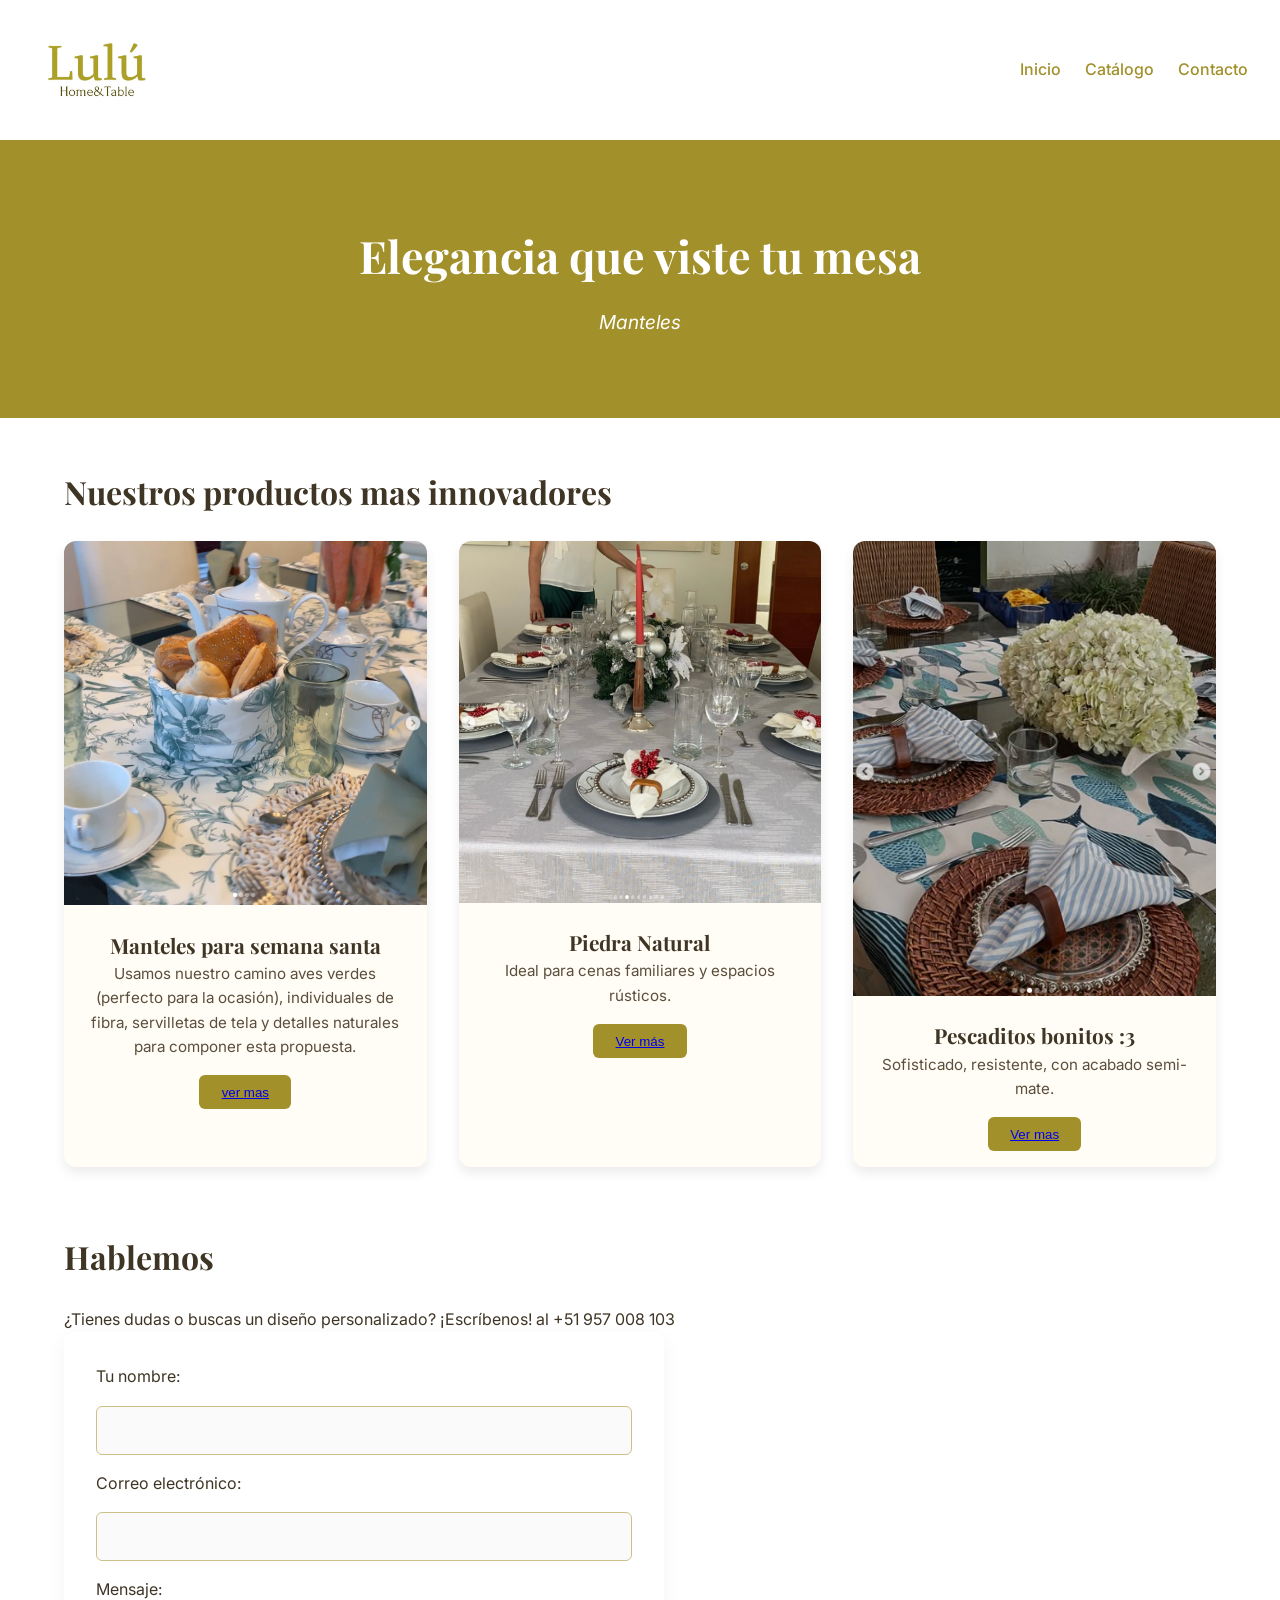
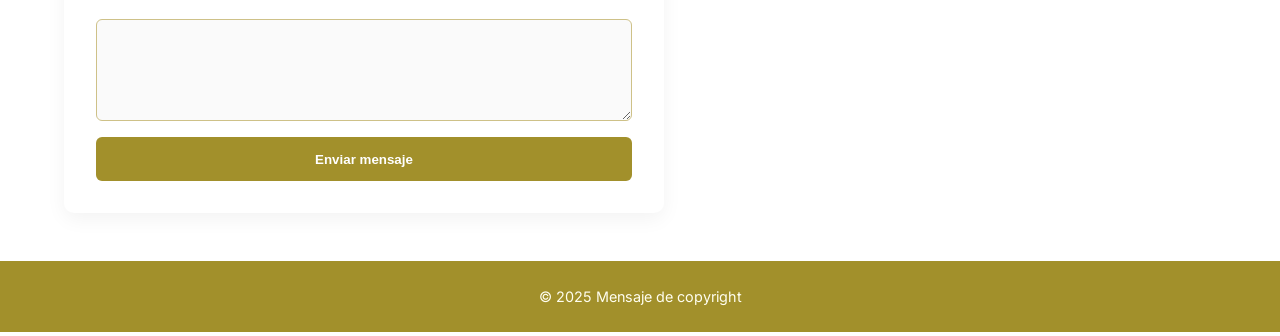
==== index.html @ c8ba0876 "Add files via upload" ====
<!DOCTYPE html>
<html lang="es">
<head>
  <meta charset="UTF-8" />
  <meta name="viewport" content="width=device-width, initial-scale=1.0"/>
  <title>Manteles Lulu</title>
  <link rel="stylesheet" href="style.css"/>
  <link rel="preconnect" href="https://fonts.googleapis.com">
  <link href="https://fonts.googleapis.com/css2?family=Playfair+Display:wght@600&family=Inter&display=swap" rel="stylesheet">
  <link rel="stylesheet" href="lulu pescaditos.png" type="image/png" sizes="16x16">
</head>
<body>

  <nav>
    <div class="logo">
      <a href="#inicio">
        <img src="IMG/LOGO LULU.png" alt="Logo Manteles Lulu" style="height: 100px;">
      </a>
    </div>
    <ul>
      <li><a href="#inicio">Inicio</a></li>
      <li><a href="#productos">Catálogo</a></li>
      <li><a href="#contacto">Contacto</a></li>
    </ul>
  </nav>

  <header id="inicio">
    <h1>Elegancia que viste tu mesa</h1>
    <p>Manteles </p>
  </header>

  <main>
    <section id="productos">
      <h2>Nuestros productos mas innovadores</h2>
      <div class="galeria">
        <div class="producto">
          <img src="IMG/Lulu semana santa.png" alt="Manteles para semana santa">
          <h3>Manteles para semana santa</h3>
          <p>Usamos nuestro camino aves verdes (perfecto para la ocasión), individuales de fibra, servilletas de tela y detalles naturales para componer esta propuesta.</p>
          <button> <a href="/Mantel 1/Primer mantel.html">ver mas</a></button>
        </div>
        <div class="producto">
          <img src="IMG/Navideño lulu.png" alt="Mantel Piedra Natural">
          <h3>Piedra Natural</h3>
          <p>Ideal para cenas familiares y espacios rústicos.</p>
          <button><a href="/Mantel 2/Segundo mantel.html">Ver más</a></button>
        </div>
        <div class="producto">
          <img src="IMG/Lulu pescaditos.png" alt="Mantel De pescaditos bonitos :3">
          <h3>Pescaditos bonitos :3</h3>
          <p>Sofisticado, resistente, con acabado semi-mate.</p>
          <button><a href="/Mantel 3/tercer mantel.html">Ver mas</a></button>
        </div>
      </div>
        </section>

        <section id="contacto"></section>
      <h2>Hablemos</h2>
      <p>¿Tienes dudas o buscas un diseño personalizado? ¡Escríbenos! al +51 957 008 103</p>
      <form>
        <label for="nombre">Tu nombre:</label>
        <input type="text" id="nombre" required>

        <label for="email">Correo electrónico:</label>
        <input type="email" id="email" required>

        <label for="mensaje">Mensaje:</label>
        <textarea id="mensaje" rows="4" required></textarea>

        <button type="submit">Enviar mensaje</button>
      </form>
        </section>

  </main>

  <footer>
    <p>&copy; 2025 Mensaje de copyright </p>
  </footer>
</body>
</html>
---- style.css ----
* {
  box-sizing: border-box;
  margin: 0;
  padding: 0;
}

body {
  font-family: 'Inter', sans-serif;
  background-color: #ffffff;
  color: #3f3525;
  line-height: 1.6;
}

h1, h2, h3 {
  font-family: 'Playfair Display', serif;
}


nav {
  background-color: #ffffff;
  display: flex;
  justify-content: space-between;
  align-items: center;
  padding: 1rem 2rem;
  color: white;
  box-shadow: 0 2px 5px rgba(0,0,0,0.1);
}

nav ul {
  display: flex;
  list-style: none;
  gap: 1.5rem;
}

nav a {
  color: white;
  text-decoration: none;
  font-weight: 500;
  transition: color 0.3s;
}

nav a:hover {
  color: #f5efdb; 
}

header {
  background: #a2902b;
  color: white;
  text-align: center;
  padding: 5rem 2rem;
}

header h1 {
  font-size: 2.8rem;
  margin-bottom: 1rem;
}

header p {
  font-size: 1.2rem;
  font-style: italic;
}

main {
  max-width: 1200px;
  margin: auto;
  padding: 3rem 1.5rem;
}

section {
  margin-bottom: 4rem;
}

h2 {
  color: #3f3525;
  font-size: 2rem;
  margin-bottom: 1.5rem;
}

.galeria {
  display: grid;
  grid-template-columns: repeat(auto-fit, minmax(280px, 1fr));
  gap: 2rem;
}

.producto {
  background-color: #fffdf6;
  border-radius: 12px;
  overflow: hidden;
  box-shadow: 0 6px 12px rgba(0,0,0,0.08);
  text-align: center;
  transition: transform 0.3s ease, box-shadow 0.3s;
}

.producto:hover {
  transform: translateY(-5px);
  box-shadow: 0 12px 24px rgba(0,0,0,0.1);
}

.producto img {
  width: 100%;
  height: auto;
}

.producto h3 {
  font-size: 1.3rem;
  margin-top: 1rem;
  color: #3f3525;
}

.producto p {
  padding: 0 1rem 1rem;
  color: #5c4e3d;
  font-size: 0.95rem;
}

.producto button {
  background-color: #a2902b;
  color: white;
  border: none;
  padding: 0.6rem 1.4rem;
  margin-bottom: 1rem;
  border-radius: 6px;
  cursor: pointer;
  transition: background-color 0.3s;
}

.producto button:hover {
  background-color: #8a7a25;
}

form {
  display: flex;
  flex-direction: column;
  gap: 1rem;
  background: #ffffff;
  padding: 2rem;
  border-radius: 10px;
  box-shadow: 0 6px 20px rgba(0, 0, 0, 0.05);
  max-width: 600px;
}

form input, form textarea {
  padding: 0.9rem;
  border: 1px solid #cec188;
  border-radius: 6px;
  font-size: 1rem;
  background-color: #fafafa;
}

form button {
  background-color: #a2902b;
  color: white;
  padding: 0.9rem;
  border: none;
  border-radius: 6px;
  cursor: pointer;
  font-weight: bold;
}

form button:hover {
  background-color: #8a7a25;
}

footer {
  background-color: #a2902b;
  color: #fffef0;
  text-align: center;
  padding: 1.5rem;
  font-size: 0.9rem;
}
nav a {
  color: #3f3525; 
}
nav a:hover {
  color: #a2902b; 
}
nav ul li a {
  color: #a2902b;
}

header {
  background-color: #a2902b;
  color: white;
  text-align: center;
  padding: 5rem 2rem;
}
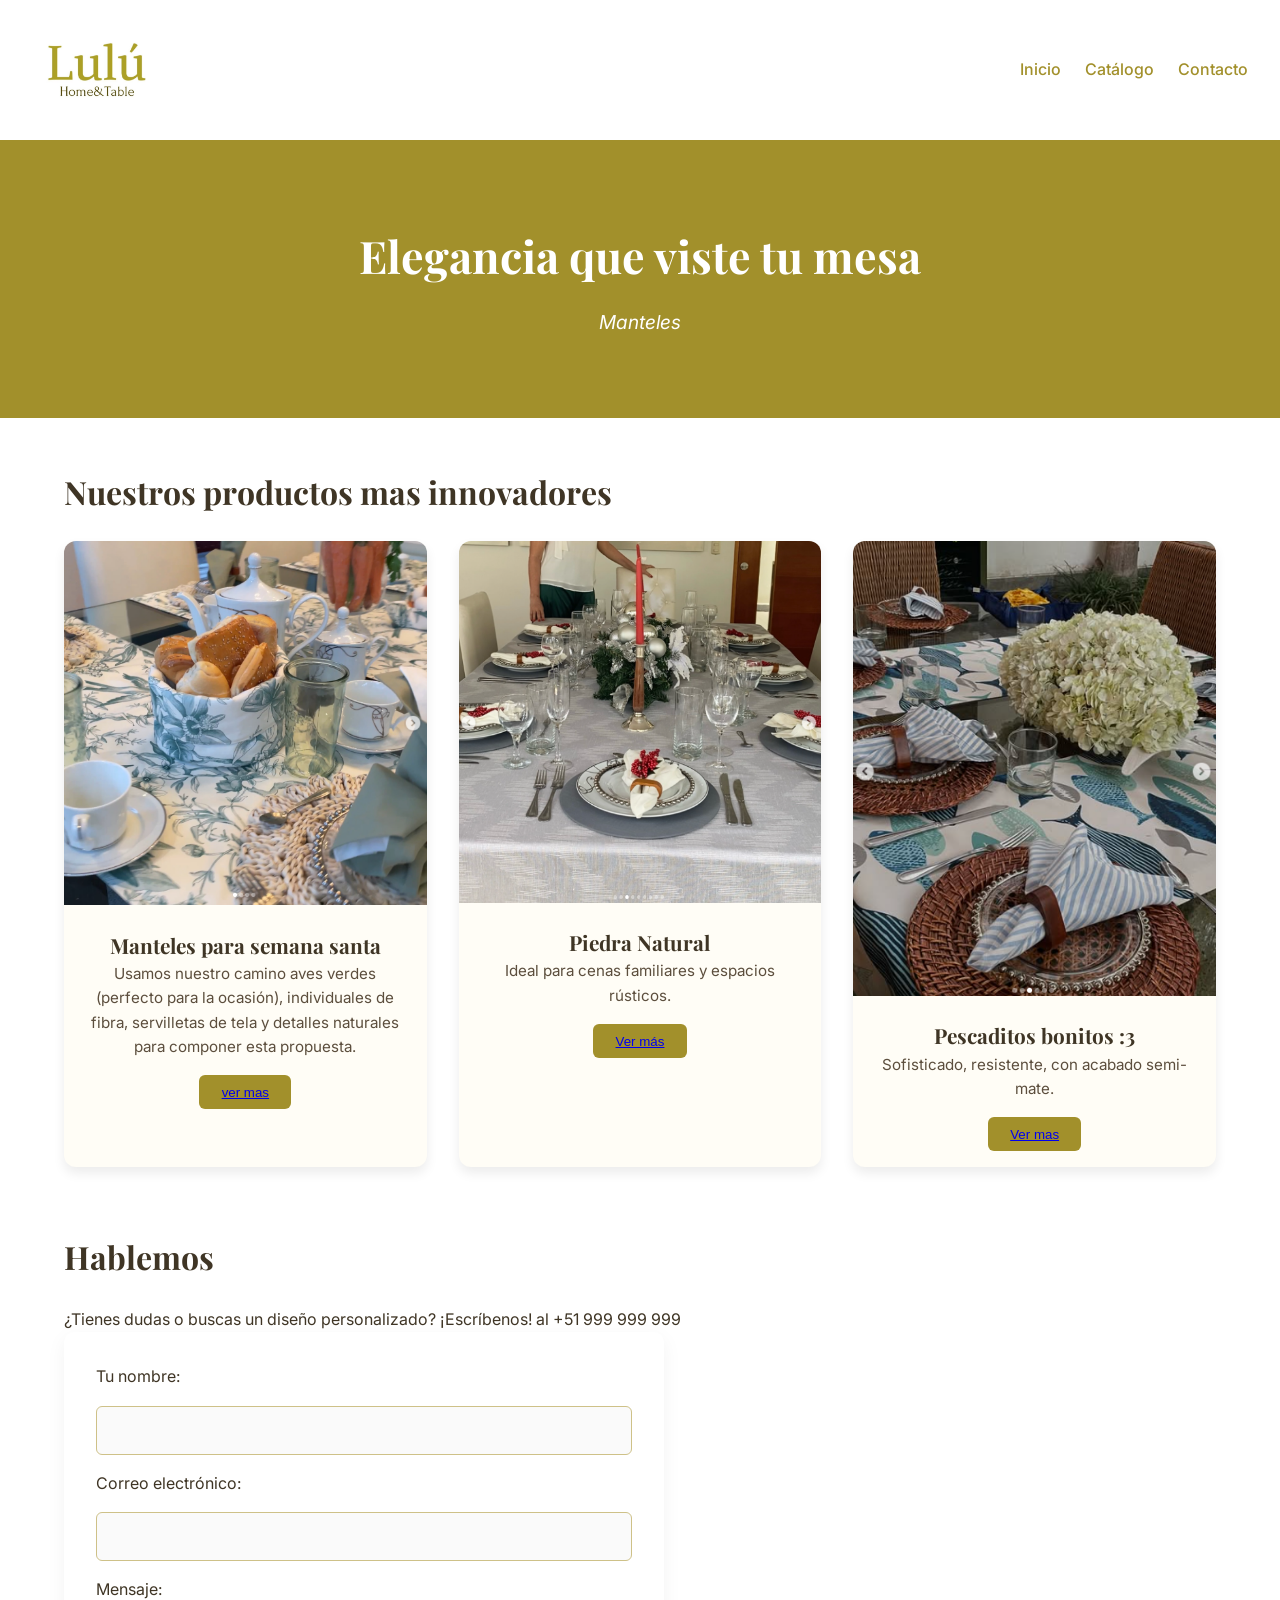
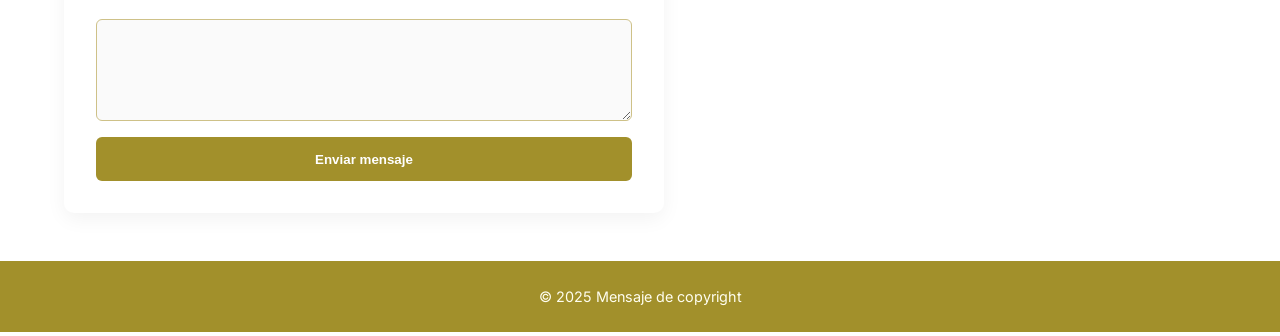
==== commit 39b00ada: "Update index.html" ====
--- a/index.html
+++ b/index.html
@@ -56,7 +56,7 @@
 
         <section id="contacto"></section>
       <h2>Hablemos</h2>
-      <p>¿Tienes dudas o buscas un diseño personalizado? ¡Escríbenos! al +51 957 008 103</p>
+      <p>¿Tienes dudas o buscas un diseño personalizado? ¡Escríbenos! al +51 999 999 999</p>
       <form>
         <label for="nombre">Tu nombre:</label>
         <input type="text" id="nombre" required>
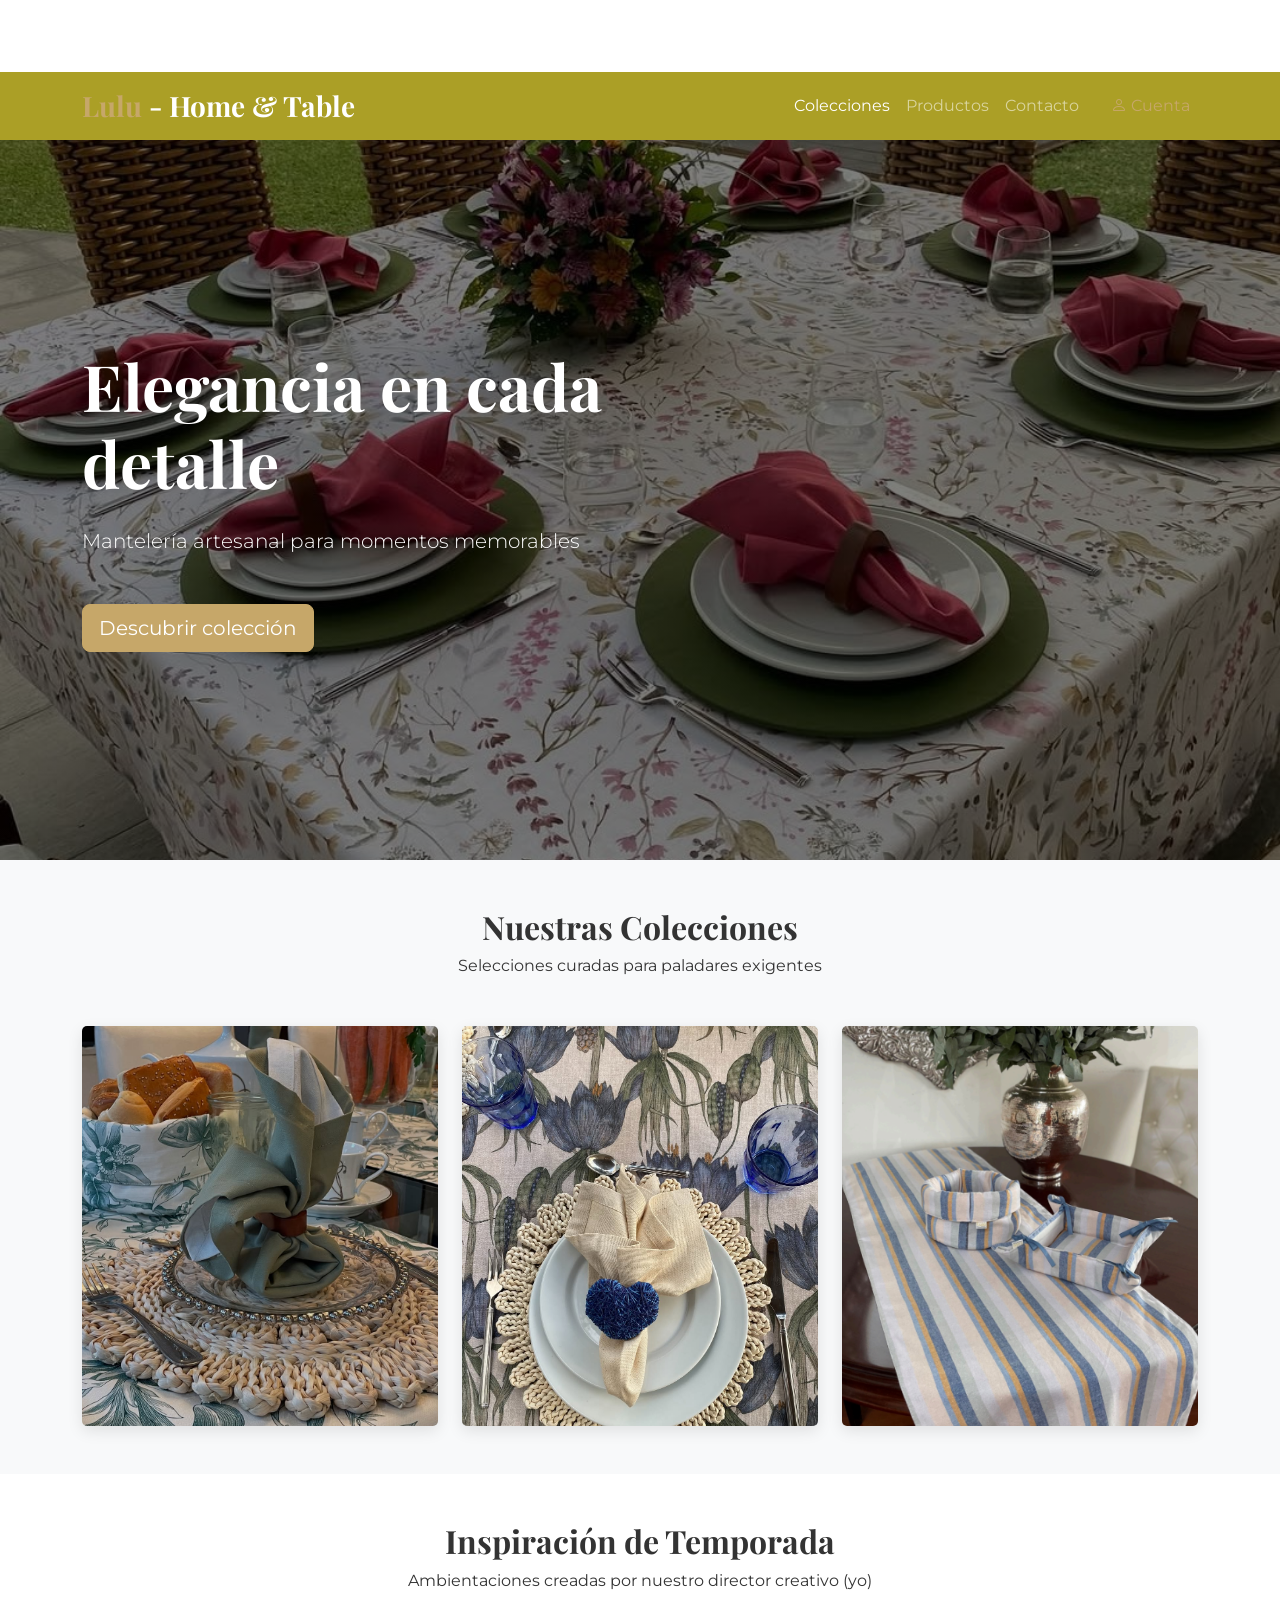
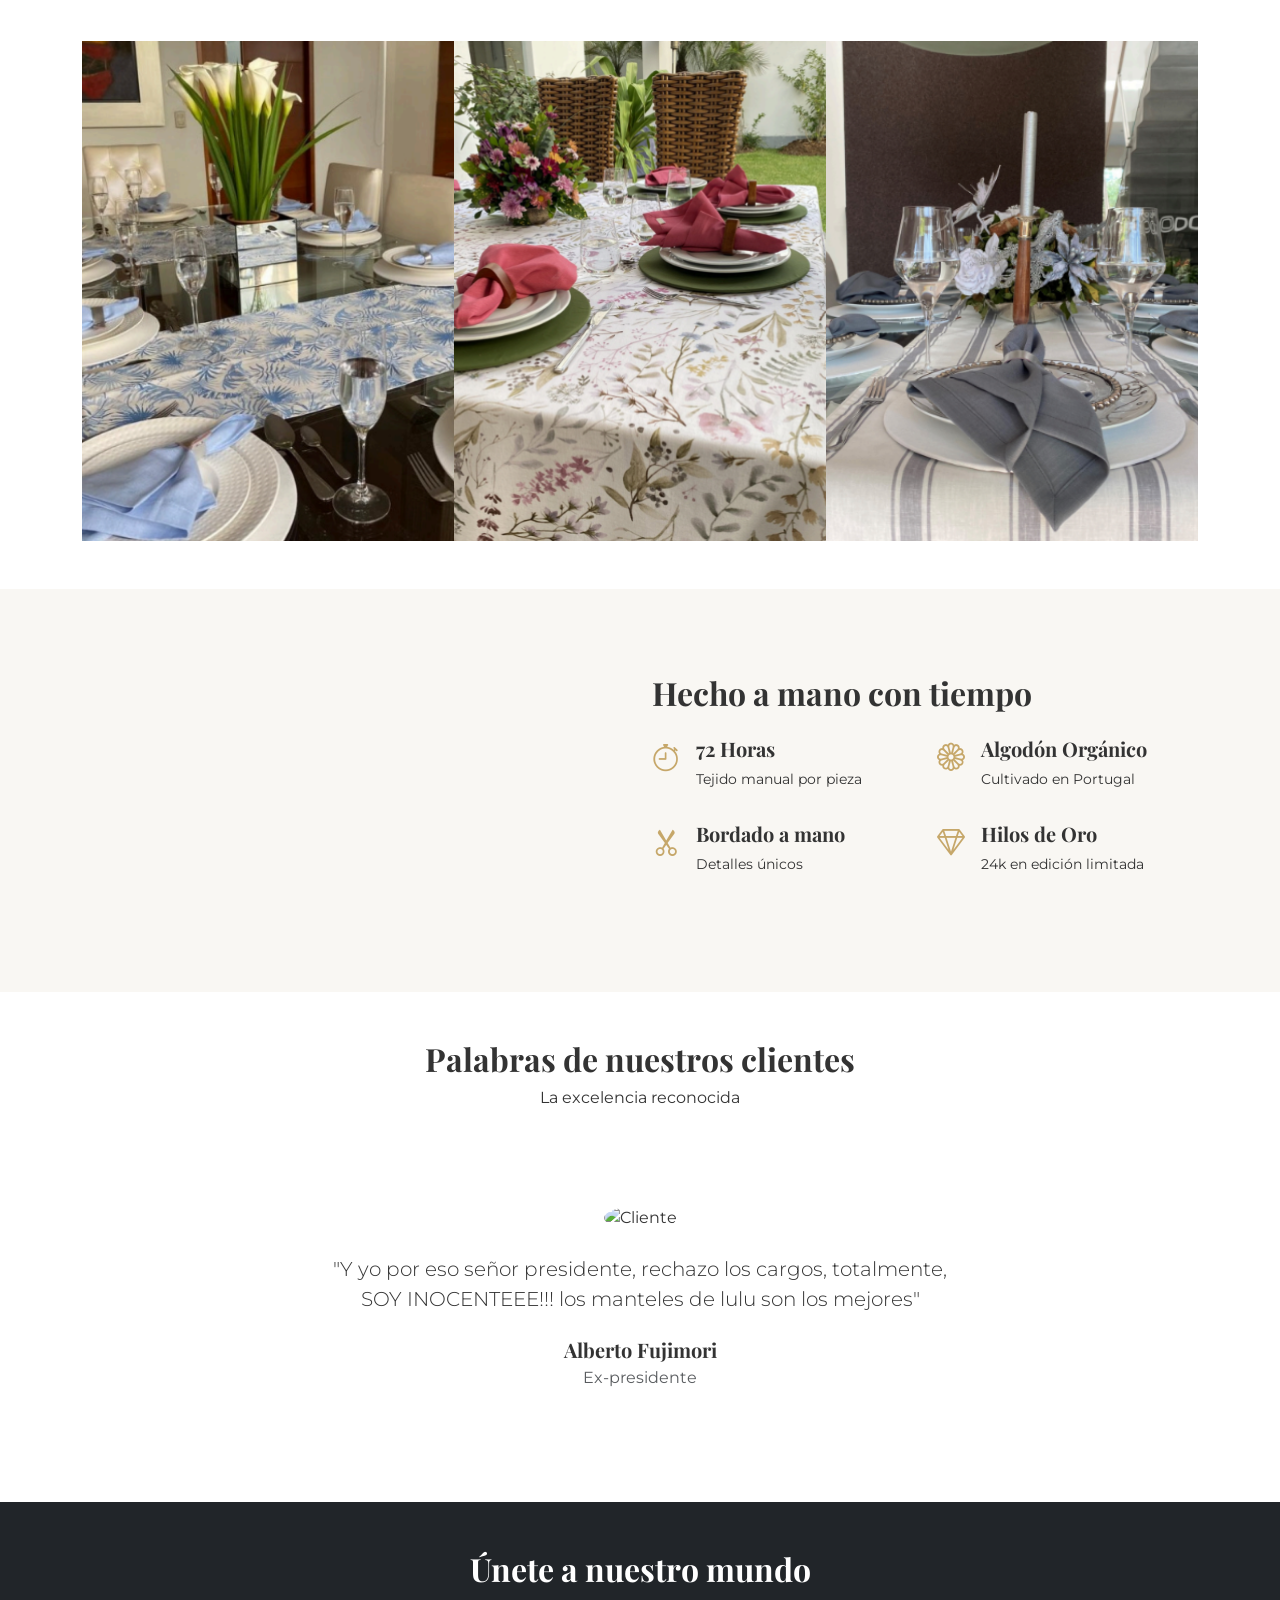
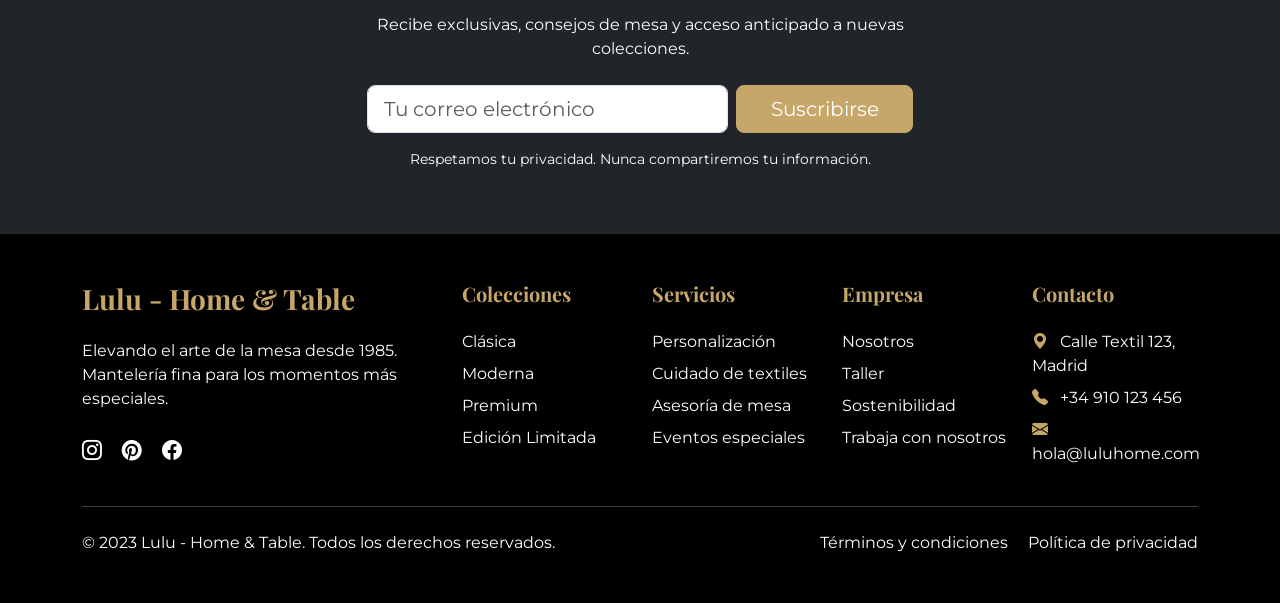
==== commit 0680b3ff: "Add files via upload" ====
--- a/index.html
+++ b/index.html
@@ -1,80 +1,314 @@
 <!DOCTYPE html>
 <html lang="es">
 <head>
-  <meta charset="UTF-8" />
-  <meta name="viewport" content="width=device-width, initial-scale=1.0"/>
-  <title>Manteles Lulu</title>
-  <link rel="stylesheet" href="style.css"/>
-  <link rel="preconnect" href="https://fonts.googleapis.com">
-  <link href="https://fonts.googleapis.com/css2?family=Playfair+Display:wght@600&family=Inter&display=swap" rel="stylesheet">
-  <link rel="stylesheet" href="lulu pescaditos.png" type="image/png" sizes="16x16">
+    <meta charset="UTF-8">
+    <meta name="viewport" content="width=device-width, initial-scale=1.0">
+    <title>Lulu - Home & Table | Mantelería de Lujo</title>
+    <!-- Bootstrap CSS -->
+    <link href="https://cdn.jsdelivr.net/npm/bootstrap@5.3.0/dist/css/bootstrap.min.css" rel="stylesheet">
+    <!-- Bootstrap Icons -->
+    <link rel="stylesheet" href="https://cdn.jsdelivr.net/npm/bootstrap-icons@1.10.0/font/bootstrap-icons.css">
+    <!-- Google Fonts -->
+    <link href="https://fonts.googleapis.com/css2?family=Playfair+Display:wght@400;700&family=Montserrat:wght@300;400;600&display=swap" rel="stylesheet">
+    <!-- CSS personalizado -->
+    <link rel="stylesheet" href="estilos.css">
 </head>
 <body>
-
-  <nav>
-    <div class="logo">
-      <a href="#inicio">
-        <img src="IMG/LOGO LULU.png" alt="Logo Manteles Lulu" style="height: 100px;">
-      </a>
-    </div>
-    <ul>
-      <li><a href="#inicio">Inicio</a></li>
-      <li><a href="#productos">Catálogo</a></li>
-      <li><a href="#contacto">Contacto</a></li>
-    </ul>
-  </nav>
-
-  <header id="inicio">
-    <h1>Elegancia que viste tu mesa</h1>
-    <p>Manteles </p>
-  </header>
-
-  <main>
-    <section id="productos">
-      <h2>Nuestros productos mas innovadores</h2>
-      <div class="galeria">
-        <div class="producto">
-          <img src="IMG/Lulu semana santa.png" alt="Manteles para semana santa">
-          <h3>Manteles para semana santa</h3>
-          <p>Usamos nuestro camino aves verdes (perfecto para la ocasión), individuales de fibra, servilletas de tela y detalles naturales para componer esta propuesta.</p>
-          <button> <a href="/Mantel 1/Primer mantel.html">ver mas</a></button>
-        </div>
-        <div class="producto">
-          <img src="IMG/Navideño lulu.png" alt="Mantel Piedra Natural">
-          <h3>Piedra Natural</h3>
-          <p>Ideal para cenas familiares y espacios rústicos.</p>
-          <button><a href="/Mantel 2/Segundo mantel.html">Ver más</a></button>
-        </div>
-        <div class="producto">
-          <img src="IMG/Lulu pescaditos.png" alt="Mantel De pescaditos bonitos :3">
-          <h3>Pescaditos bonitos :3</h3>
-          <p>Sofisticado, resistente, con acabado semi-mate.</p>
-          <button><a href="/Mantel 3/tercer mantel.html">Ver mas</a></button>
-        </div>
-      </div>
-        </section>
-
-        <section id="contacto"></section>
-      <h2>Hablemos</h2>
-      <p>¿Tienes dudas o buscas un diseño personalizado? ¡Escríbenos! al +51 999 999 999</p>
-      <form>
-        <label for="nombre">Tu nombre:</label>
-        <input type="text" id="nombre" required>
-
-        <label for="email">Correo electrónico:</label>
-        <input type="email" id="email" required>
-
-        <label for="mensaje">Mensaje:</label>
-        <textarea id="mensaje" rows="4" required></textarea>
-
-        <button type="submit">Enviar mensaje</button>
-      </form>
-        </section>
-
-  </main>
-
-  <footer>
-    <p>&copy; 2025 Mensaje de copyright </p>
-  </footer>
+    <!-- Barra de navegación -->
+    <nav class="navbar navbar-expand-lg navbar-dark bg-custom sticky-top">
+        <div class="container">
+            <a class="navbar-brand fs-3 fw-bold" href="#">
+                <span class="text-gold">Lulu</span> - Home & Table
+            </a>
+            <button class="navbar-toggler" type="button" data-bs-toggle="collapse" data-bs-target="#navbarNav">
+                <span class="navbar-toggler-icon"></span>
+            </button>
+            <div class="collapse navbar-collapse" id="navbarNav">
+                <ul class="navbar-nav ms-auto">
+                    <li class="nav-item">
+                        <a class="nav-link active" href="index.html">Colecciones</a>
+                    </li>
+                    <li class="nav-item">
+                        <a class="nav-link" href="productos.html">Productos</a>
+                    </li>
+                    <li class="nav-item">
+                        <a class="nav-link" href="contacto.html">Contacto</a>
+                    </li>
+                    <li class="nav-item ms-lg-3">
+                        <a class="nav-link btn btn-outline-gold" href="#">
+                            <i class="bi bi-person"></i> Cuenta
+                        </a>
+                    </li>
+                </ul>
+            </div>
+        </div>
+    </nav>
+
+    <!-- Hero Section -->
+    <header class="hero-section">
+        <div class="container h-100">
+            <div class="row h-100 align-items-center">
+                <div class="col-lg-6">
+                    <h1 class="display-3 fw-bold text-white mb-4">Elegancia en cada detalle</h1>
+                    <p class="lead text-white mb-5">Mantelería artesanal para momentos memorables</p>
+                    <a href="productos.html" class="btn btn-gold btn-lg">Descubrir colección</a>
+                </div>
+            </div>
+        </div>
+    </header>
+
+    <!-- Colecciones -->
+    <section class="py-5 bg-light">
+        <div class="container">
+            <div class="text-center mb-5">
+                <h2 class="section-title">Nuestras Colecciones</h2>
+                <p class="section-subtitle">Selecciones curadas para paladares exigentes</p>
+            </div>
+            
+            <div class="row g-4">
+                <div class="col-md-4">
+                    <div class="collection-card">
+                        <img src="assets/Imagenes/Blog float.jpg" alt="Colección Clásica" class="img-fluid">
+                        <div class="collection-overlay">
+                            <h3>Clásica</h3>
+                            <p>Líneas puras y tejidos nobles</p>
+                            <a href="#" class="btn btn-outline-light">Ver colección</a>
+                        </div>
+                    </div>
+                </div>
+                <div class="col-md-4">
+                    <div class="collection-card">
+                        <img src='assets/Imagenes/Blog lulu fondo.jpg'=rb-4.0.3&ixid=M3wxMjA3fDB8MHxwaG90by1wYWdlfHx8fGVufDB8fHx8fA==&auto=format&fit=crop&w=1170&q=80 alt="Colección Moderna" class="img-fluid">
+                        <div class="collection-overlay">
+                            <h3>Moderna</h3>
+                            <p>Diseños vanguardistas</p>
+                            <a href="#" class="btn btn-outline-light">Ver colección</a>
+                        </div>
+                    </div>
+                </div>
+                <div class="col-md-4">
+                    <div class="collection-card">
+                        <img src="assets/Imagenes/caminos de lino Item03.jpg.png" alt="Colección Premium" class="img-fluid">
+                        <div class="collection-overlay">
+                            <h3>Premium</h3>
+                            <p>Materiales excepcionales</p>
+                            <a href="#" class="btn btn-outline-light">Ver colección</a>
+                        </div>
+                    </div>
+                </div>
+            </div>
+        </div>
+    </section>
+
+    <!-- Lookbook Digital -->
+    <section class="py-5 bg-white">
+        <div class="container">
+            <div class="text-center mb-5">
+                <h2 class="section-title">Inspiración de Temporada</h2>
+                <p class="section-subtitle">Ambientaciones creadas por nuestro director creativo (yo)</p>
+            </div>
+            <div class="row g-0">
+                <div class="col-md-4 lookbook-item" style="background-image: url(assets/Imagenes/Hojas\ celestes\ Item04.png)">
+                    <div class="lookbook-caption">
+                        <h3>Brunch Elegante</h3>
+                        <p>Colección "Lino & Oro"</p>
+                    </div>
+                </div>
+                <div class="col-md-4 lookbook-item" style="background-image: url(assets/Imagenes/Praderas\ Item01.png)">
+                    <div class="lookbook-caption">
+                        <h3>Cena Nocturna</h3>
+                        <p>Colección "Seda Negra"</p>
+                    </div>
+                </div>
+                <div class="col-md-4 lookbook-item" style="background-image: url(assets/Imagenes/Rayas\ plateadas\ Item05.png)">
+                    <div class="lookbook-caption">
+                        <h3>Bodas</h3>
+                        <p>Colección "Blanco Nupcial"</p>
+                    </div>
+                </div>
+            </div>
+        </div>
+    </section>
+
+    <!-- Proceso Artesanal -->
+    <section class="py-5 bg-light-custom">
+        <div class="container">
+            <div class="row align-items-center">
+                <div class="col-lg-6 mb-4 mb-lg-0">
+                    <div class="ratio ratio-16x9">
+                        <iframe width="560" height="315" src="https://www.youtube-nocookie.com/embed/_Z-HttUuRiY?si=5ot1ynezKQOWuyef" title="YouTube video player" frameborder="0" allow="accelerometer; autoplay; clipboard-write; encrypted-media; gyroscope; picture-in-picture; web-share" referrerpolicy="strict-origin-when-cross-origin" allowfullscreen></iframe>
+                    </div>
+                </div>
+                <div class="col-lg-6">
+                    <h2 class="section-title text-start">Hecho a mano con tiempo</h2>
+                    <div class="row mt-4">
+                        <div class="col-6 mb-3">
+                            <div class="d-flex">
+                                <i class="bi bi-stopwatch text-gold fs-3 me-3"></i>
+                                <div>
+                                    <h5>72 Horas</h5>
+                                    <p class="small">Tejido manual por pieza</p>
+                                </div>
+                            </div>
+                        </div>
+                        <div class="col-6 mb-3">
+                            <div class="d-flex">
+                                <i class="bi bi-flower1 text-gold fs-3 me-3"></i>
+                                <div>
+                                    <h5>Algodón Orgánico</h5>
+                                    <p class="small">Cultivado en Portugal</p>
+                                </div>
+                            </div>
+                        </div>
+                        <div class="col-6 mb-3">
+                            <div class="d-flex">
+                                <i class="bi bi-scissors text-gold fs-3 me-3"></i>
+                                <div>
+                                    <h5>Bordado a mano</h5>
+                                    <p class="small">Detalles únicos</p>
+                                </div>
+                            </div>
+                        </div>
+                        <div class="col-6 mb-3">
+                            <div class="d-flex">
+                                <i class="bi bi-gem text-gold fs-3 me-3"></i>
+                                <div>
+                                    <h5>Hilos de Oro</h5>
+                                    <p class="small">24k en edición limitada</p>
+                                </div>
+                            </div>
+                        </div>
+                    </div>
+                </div>
+            </div>
+        </div>
+    </section>
+
+    <!-- Testimonios -->
+    <section class="py-5 bg-white">
+        <div class="container">
+            <div class="text-center mb-5">
+                <h2 class="section-title">Palabras de nuestros clientes</h2>
+                <p class="section-subtitle">La excelencia reconocida</p>
+            </div>
+            
+            <div class="row">
+                <div class="col-lg-8 mx-auto">
+                    <div id="testimonialCarousel" class="carousel slide" data-bs-ride="carousel">
+                        <div class="carousel-inner">
+                            <div class="carousel-item active">
+                                <div class="testimonial-card text-center p-5">
+                                    <img src="https://tse1.mm.bing.net/th/id/OIP.UcWRs8vhGHagDSD6FY6yFgHaFf?rs=1&pid=ImgDetMain&o=7&rm=3" alt="Cliente" class="rounded-circle mb-4" width="100" height="100" style="object-fit: cover;">
+                                    <p class="lead mb-4">"Y yo por eso señor presidente, rechazo los cargos, totalmente, SOY INOCENTEEE!!! los manteles de lulu son los mejores"</p>
+                                    <h5 class="mb-1">Alberto Fujimori</h5>
+                                    <p class="text-muted">Ex-presidente</p>
+                                </div>
+                            </div>
+                            <div class="carousel-item">
+                                <div class="testimonial-card text-center p-5">
+                                    <img src="https://okdiario.com/img/2021/04/12/pedro-castillo1.jpg" alt="Cliente" class="rounded-circle mb-4" width="100" height="100" style="object-fit: cover;">
+                                    <p class="lead mb-4">"El pollo estaba vivo... TAN VIVO COMO LOS COLORES EN LOS MANTELES DE LULU 10/10."</p>
+                                    <h5 class="mb-1">Peter Castle</h5>
+                                    <p class="text-muted">Intento de presidente e intento de profesor</p>
+                                </div>
+                            </div>
+                        </div>
+                        <button class="carousel-control-prev" type="button" data-bs-target="#testimonialCarousel" data-bs-slide="prev">
+                            <span class="carousel-control-prev-icon" aria-hidden="true"></span>
+                        </button>
+                        <button class="carousel-control-next" type="button" data-bs-target="#testimonialCarousel" data-bs-slide="next">
+                            <span class="carousel-control-next-icon" aria-hidden="true"></span>
+                        </button>
+                    </div>
+                </div>
+            </div>
+        </div>
+    </section>
+
+    <!-- Newsletter -->
+    <section class="py-5 bg-dark text-white">
+        <div class="container">
+            <div class="row justify-content-center">
+                <div class="col-lg-6 text-center">
+                    <h2 class="mb-4">Únete a nuestro mundo</h2>
+                    <p class="mb-4">Recibe exclusivas, consejos de mesa y acceso anticipado a nuevas colecciones.</p>
+                    <form class="row g-2 justify-content-center">
+                        <div class="col-md-8">
+                            <input type="email" class="form-control form-control-lg" placeholder="Tu correo electrónico">
+                        </div>
+                        <div class="col-md-4">
+                            <button type="submit" class="btn btn-gold btn-lg w-100">Suscribirse</button>
+                        </div>
+                    </form>
+                    <p class="small mt-3">Respetamos tu privacidad. Nunca compartiremos tu información.</p>
+                </div>
+            </div>
+        </div>
+    </section>
+
+    <!-- Pie de página -->
+    <footer class="bg-black text-white py-5">
+        <div class="container">
+            <div class="row g-4">
+                <div class="col-lg-4">
+                    <h3 class="text-gold mb-4"><span class="text-gold">Lulu</span> - Home & Table</h3>
+                    <p>Elevando el arte de la mesa desde 1985. Mantelería fina para los momentos más especiales.</p>
+                    <div class="social-icons mt-4">
+                        <a href="#" class="text-white me-3"><i class="bi bi-instagram fs-5"></i></a>
+                        <a href="#" class="text-white me-3"><i class="bi bi-pinterest fs-5"></i></a>
+                        <a href="#" class="text-white"><i class="bi bi-facebook fs-5"></i></a>
+                    </div>
+                </div>
+                <div class="col-lg-2 col-md-4">
+                    <h5 class="text-gold mb-4">Colecciones</h5>
+                    <ul class="list-unstyled">
+                        <li class="mb-2"><a href="#" class="text-white text-decoration-none">Clásica</a></li>
+                        <li class="mb-2"><a href="#" class="text-white text-decoration-none">Moderna</a></li>
+                        <li class="mb-2"><a href="#" class="text-white text-decoration-none">Premium</a></li>
+                        <li class="mb-2"><a href="#" class="text-white text-decoration-none">Edición Limitada</a></li>
+                    </ul>
+                </div>
+                <div class="col-lg-2 col-md-4">
+                    <h5 class="text-gold mb-4">Servicios</h5>
+                    <ul class="list-unstyled">
+                        <li class="mb-2"><a href="#" class="text-white text-decoration-none">Personalización</a></li>
+                        <li class="mb-2"><a href="#" class="text-white text-decoration-none">Cuidado de textiles</a></li>
+                        <li class="mb-2"><a href="#" class="text-white text-decoration-none">Asesoría de mesa</a></li>
+                        <li class="mb-2"><a href="#" class="text-white text-decoration-none">Eventos especiales</a></li>
+                    </ul>
+                </div>
+                <div class="col-lg-2 col-md-4">
+                    <h5 class="text-gold mb-4">Empresa</h5>
+                    <ul class="list-unstyled">
+                        <li class="mb-2"><a href="#" class="text-white text-decoration-none">Nosotros</a></li>
+                        <li class="mb-2"><a href="#" class="text-white text-decoration-none">Taller</a></li>
+                        <li class="mb-2"><a href="#" class="text-white text-decoration-none">Sostenibilidad</a></li>
+                        <li class="mb-2"><a href="#" class="text-white text-decoration-none">Trabaja con nosotros</a></li>
+                    </ul>
+                </div>
+                <div class="col-lg-2">
+                    <h5 class="text-gold mb-4">Contacto</h5>
+                    <address>
+                        <p class="mb-2"><i class="bi bi-geo-alt-fill text-gold me-2"></i> Calle Textil 123, Madrid</p>
+                        <p class="mb-2"><i class="bi bi-telephone-fill text-gold me-2"></i> +34 910 123 456</p>
+                        <p class="mb-2"><i class="bi bi-envelope-fill text-gold me-2"></i> hola@luluhome.com</p>
+                    </address>
+                </div>
+            </div>
+            <hr class="my-4 bg-secondary">
+            <div class="row">
+                <div class="col-md-6 text-center text-md-start">
+                    <p class="mb-0">&copy; 2023 Lulu - Home & Table. Todos los derechos reservados.</p>
+                </div>
+                <div class="col-md-6 text-center text-md-end">
+                    <a href="#" class="text-white text-decoration-none me-3">Términos y condiciones</a>
+                    <a href="#" class="text-white text-decoration-none">Política de privacidad</a>
+                </div>
+            </div>
+        </div>
+    </footer>
+
+    <!-- Bootstrap JS -->
+    <script src="https://cdn.jsdelivr.net/npm/bootstrap@5.3.0/dist/js/bootstrap.bundle.min.js"></script>
 </body>
-</html>
+</html>
--- a/estilos.css
+++ b/estilos.css
@@ -0,0 +1,336 @@
+:root {
+    --gold: #C6A769;
+    --dark-gold: #A78B4D;
+    --black: #ab9f26;
+    --light-bg: #F9F7F3;
+    --dark-bg: #2A2A2A;
+    --cream: #F5F5DC;
+    --charcoal: #36454F;
+    --navy: #0F172A;
+}
+
+body {
+    font-family: 'Montserrat', sans-serif;
+    color: #333;
+    padding-top: 72px;
+    background-color: #fff;
+}
+
+h1, h2, h3, h4, h5, .navbar-brand {
+    font-family: 'Playfair Display', serif;
+    font-weight: 700;
+}
+
+.bg-custom {
+    background-color: var(--black) !important;
+}
+
+.bg-light-custom {
+    background-color: var(--light-bg) !important;
+}
+
+.text-gold {
+    color: var(--gold) !important;
+}
+
+.bg-gold {
+    background-color: var(--gold) !important;
+}
+
+.btn-gold {
+    background-color: var(--gold);
+    color: white;
+    border-color: var(--gold);
+    transition: all 0.3s;
+}
+
+.btn-gold:hover {
+    background-color: var(--dark-gold);
+    border-color: var(--dark-gold);
+    color: white;
+    transform: translateY(-2px);
+}
+
+.btn-outline-gold {
+    color: var(--gold);
+    border-color: var(--gold);
+    transition: all 0.3s;
+}
+
+.btn-outline-gold:hover {
+    background-color: var(--gold);
+    color: var(--black);
+}
+
+.hero-section {
+    background: linear-gradient(rgba(0, 0, 0, 0.5), rgba(0, 0, 0, 0.5)), url("assets/Imagenes/Foto\ fondo\ blog\ lulu.jpg") no-repeat center center;
+    background-size: cover;
+    height: 80vh;
+    min-height: 500px;
+    display: flex;
+    align-items: center;
+}
+
+.collection-card {
+    position: relative;
+    overflow: hidden;
+    border-radius: 5px;
+    height: 400px;
+    box-shadow: 0 5px 15px rgba(0,0,0,0.1);
+    transition: all 0.3s;
+}
+
+.collection-card:hover {
+    transform: translateY(-10px);
+    box-shadow: 0 15px 30px rgba(0,0,0,0.2);
+}
+
+.collection-card img {
+    width: 100%;
+    height: 100%;
+    object-fit: cover;
+    transition: transform 0.5s;
+}
+
+.collection-card:hover img {
+    transform: scale(1.05);
+}
+
+.collection-overlay {
+    position: absolute;
+    bottom: 0;
+    left: 0;
+    right: 0;
+    background: linear-gradient(to top, rgba(0,0,0,0.8), transparent);
+    color: white;
+    padding: 2rem;
+    transform: translateY(100%);
+    transition: transform 0.3s;
+}
+
+.collection-card:hover .collection-overlay {
+    transform: translateY(0);
+}
+
+.lookbook-item {
+    height: 500px;
+    background-size: cover;
+    background-position: center;
+    position: relative;
+    transition: all 0.3s;
+}
+
+.lookbook-item:hover {
+    transform: scale(0.98);
+    opacity: 0.9;
+}
+
+.lookbook-caption {
+    position: absolute;
+    bottom: 0;
+    left: 0;
+    right: 0;
+    background: linear-gradient(to top, rgba(0,0,0,0.8), transparent);
+    color: white;
+    padding: 2rem;
+    opacity: 0;
+    transition: opacity 0.3s;
+}
+
+.lookbook-item:hover .lookbook-caption {
+    opacity: 1;
+}
+
+.product-card {
+    transition: all 0.3s;
+    box-shadow: 0 2px 10px rgba(0,0,0,0.05);
+}
+
+.product-card:hover {
+    transform: translateY(-5px);
+    box-shadow: 0 10px 20px rgba(0,0,0,0.1);
+}
+
+.thumbnails {
+    display: flex;
+    gap: 10px;
+}
+
+.thumbnails img {
+    width: 60px;
+    height: 60px;
+    object-fit: cover;
+    cursor: pointer;
+    opacity: 0.7;
+    transition: all 0.3s;
+}
+
+.thumbnails img:hover {
+    opacity: 1;
+    border: 2px solid var(--gold);
+}
+
+.color-dot {
+    width: 30px;
+    height: 30px;
+    border-radius: 50%;
+    margin-right: 10px;
+    margin-bottom: 10px;
+    cursor: pointer;
+    border: 2px solid transparent;
+    transition: all 0.3s;
+}
+
+.color-dot:hover {
+    transform: scale(1.1);
+}
+
+.color-dot.active {
+    border-color: var(--gold);
+    transform: scale(1.1);
+}
+
+.bg-cream { background-color: var(--cream); }
+.bg-charcoal { background-color: var(--charcoal); }
+.bg-navy { background-color: var(--navy); }
+
+.contact-info-card {
+    border-left: 3px solid var(--gold);
+    transition: all 0.3s;
+}
+
+.contact-info-card:hover {
+    transform: translateX(5px);
+    background-color: rgba(198, 167, 105, 0.05);
+}
+
+.team-card {
+    padding: 2rem;
+    transition: all 0.3s;
+    height: 100%;
+}
+
+.team-card:hover {
+    transform: translateY(-5px);
+    box-shadow: 0 10px 20px rgba(0,0,0,0.1);
+}
+
+/* Responsive */
+@media (max-width: 992px) {
+    body {
+        padding-top: 56px;
+    }
+    
+    .hero-section {
+        height: 60vh;
+        text-align: center;
+    }
+    
+    .collection-card {
+        height: 300px;
+    }
+    
+    .lookbook-item {
+        height: 350px;
+    }
+}
+
+@media (max-width: 768px) {
+    .hero-section {
+        height: 50vh;
+    }
+}
+
+.animate__fadeInUp {
+    animation: fadeInUp 0.8s ease-out;
+}
+
+@keyframes fadeInUp {
+    from { opacity: 0; transform: translateY(30px); }
+    to { opacity: 1; transform: translateY(0); }
+}
+
+.calculator-container {
+    border-left: 4px solid var(--gold);
+    transition: all 0.3s;
+}
+
+.calculator-container:hover {
+    transform: translateY(-5px);
+    box-shadow: 0 10px 20px rgba(0,0,0,0.1);
+}
+
+
+.is-invalid {
+    border-color: #dc3545 !important;
+}
+/* Estilos para tablas mejoradas */
+.table-hover tbody tr {
+    transition: all 0.25s ease;
+}
+
+.table-hover tbody tr:hover {
+    background-color: rgba(198, 167, 105, 0.05) !important;
+    transform: translateX(3px);
+}
+
+.table-borderless td, .table-borderless th {
+    border: none;
+}
+
+/* Badges de estado */
+.badge {
+    font-weight: 500;
+    letter-spacing: 0.5px;
+}
+
+/* Efecto sutil para celdas de tabla */
+.table td {
+    padding: 12px 8px;
+    vertical-align: middle;
+}
+
+/* Encabezados de tabla */
+.table thead th {
+    border-bottom: 2px solid var(--gold);
+    font-weight: 600;
+    text-transform: uppercase;
+    font-size: 0.8rem;
+    letter-spacing: 0.5px;
+}
+
+/* Ajustes responsive */
+@media (max-width: 768px) {
+    .table-responsive {
+        border: 0;
+    }
+    
+    .table thead {
+        display: none;
+    }
+    
+    .table tr {
+        display: block;
+        margin-bottom: 1rem;
+        border: 1px solid #dee2e6;
+        border-radius: 5px;
+    }
+    
+    .table td {
+        display: block;
+        text-align: right;
+        padding-left: 50%;
+        position: relative;
+        border-bottom: 1px solid #dee2e6;
+    }
+    
+    .table td::before {
+        content: attr(data-label);
+        position: absolute;
+        left: 8px;
+        width: 45%;
+        padding-right: 10px;
+        font-weight: bold;
+        text-align: left;
+    }
+}
